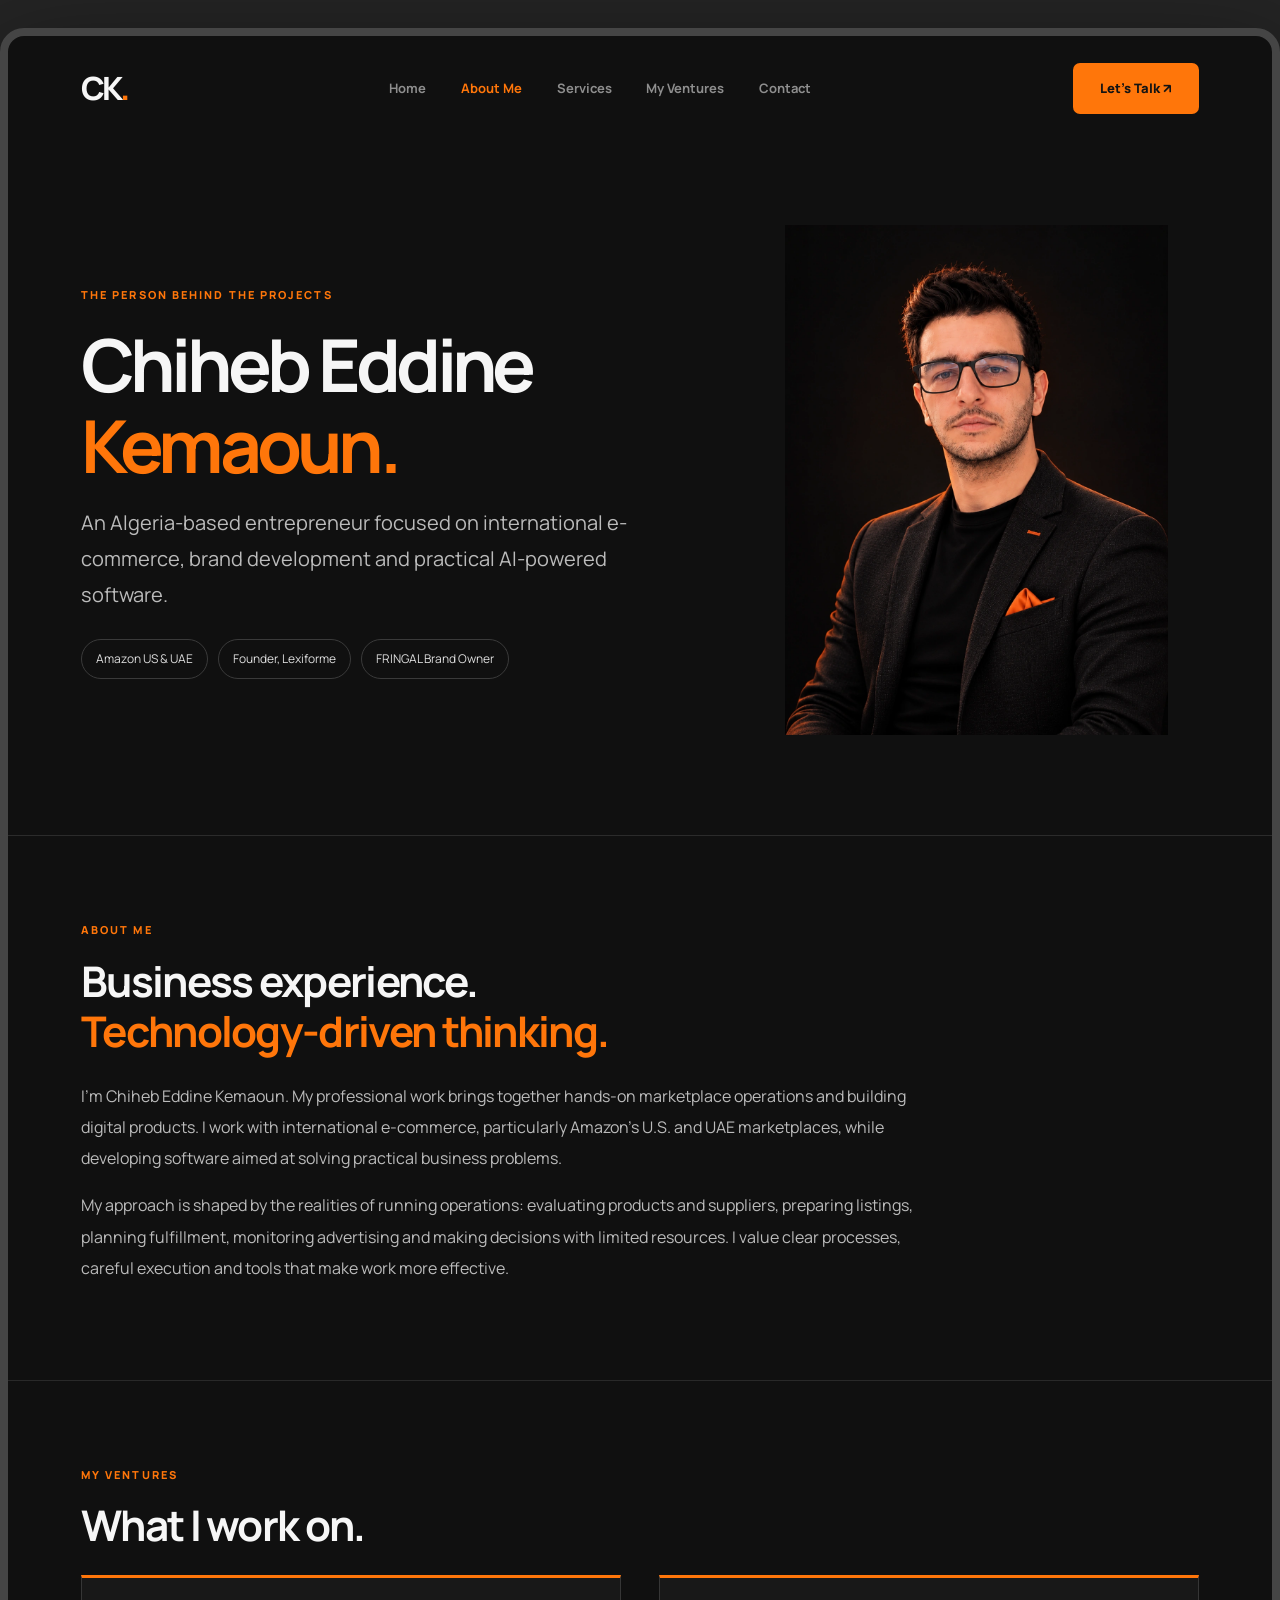
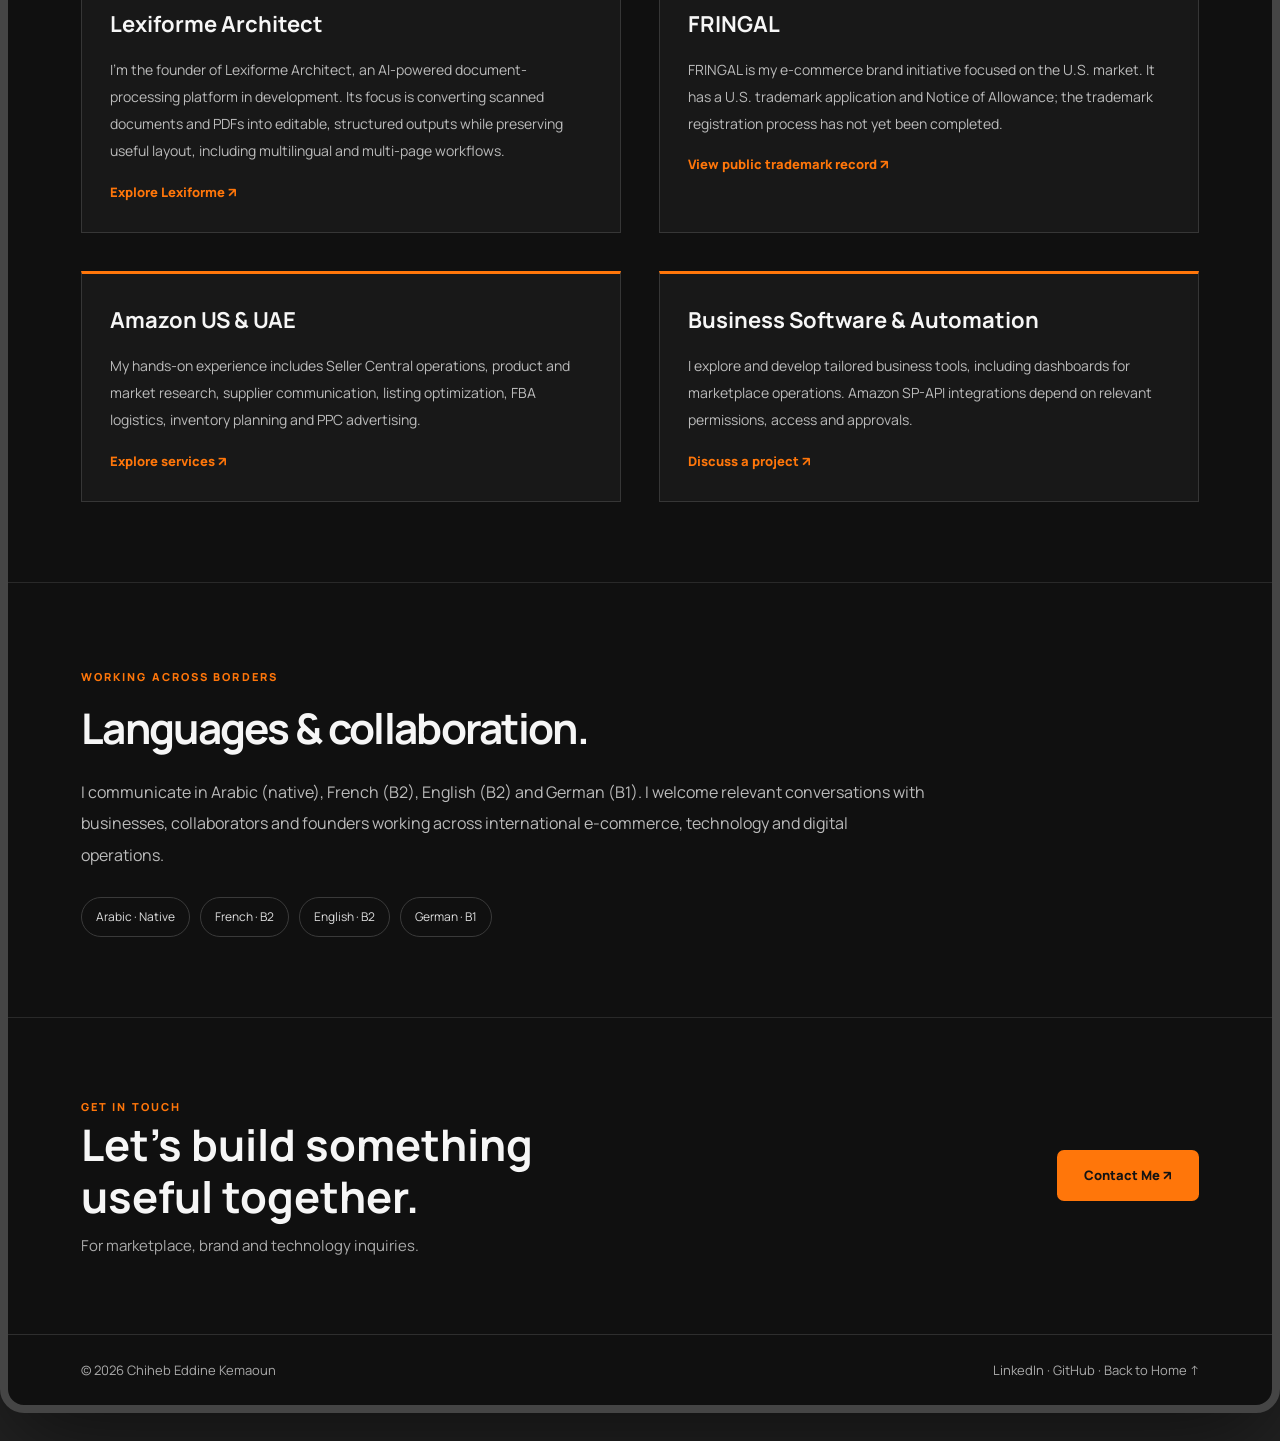
==== about.html @ 8159af5e "Add files via upload" ====
<!doctype html>
<html lang="en">
<head>
<meta charset="utf-8">
<meta name="viewport" content="width=device-width, initial-scale=1">
<meta name="theme-color" content="#101010">
<title>About Chiheb Eddine Kemaoun | Entrepreneur, Lexiforme Founder</title>
<meta name="description" content="Learn about Chiheb Eddine Kemaoun, an Algeria-based entrepreneur working in Amazon US and UAE e-commerce, the FRINGAL brand, and Lexiforme AI document software.">
<meta name="robots" content="index,follow,max-image-preview:large">
<link rel="canonical" href="https://chihebkemaoun.pages.dev/about.html">
<link rel="icon" href="assets/favicon.svg" type="image/svg+xml">
<link rel="stylesheet" href="styles.css">
<meta property="og:type" content="profile">
<meta property="og:site_name" content="Chiheb Eddine Kemaoun">
<meta property="og:url" content="https://chihebkemaoun.pages.dev/about.html">
<meta property="og:title" content="About Chiheb Eddine Kemaoun">
<meta property="og:description" content="Entrepreneur in international e-commerce, brand development and AI software. Founder of Lexiforme Architect and owner of the FRINGAL brand project.">
<meta property="og:image" content="https://chihebkemaoun.pages.dev/assets/social-preview.svg">
<meta name="twitter:card" content="summary_large_image">
<script type="application/ld+json">
{
 "@context":"https://schema.org",
 "@graph":[
  {"@type":"Person","@id":"https://chihebkemaoun.pages.dev/#chiheb-eddine-kemaoun","name":"Chiheb Eddine Kemaoun","alternateName":"Chiheb Kemaoun","url":"https://chihebkemaoun.pages.dev/","image":"https://chihebkemaoun.pages.dev/assets/chiheb-eddine-kemaoun.webp","homeLocation":{"@type":"Country","name":"Algeria"},"knowsAbout":["Amazon Seller Central","Amazon FBA","Amazon PPC advertising","E-commerce","Brand development","AI document processing","Business software"],"sameAs":["https://www.linkedin.com/in/chiheb-eddine-kemaoun-8a84a2198/","https://github.com/chihebkema2","https://x.com/chiheb40873171","https://www.facebook.com/profile.php?id=61558576485745"]},
  {"@type":"AboutPage","@id":"https://chihebkemaoun.pages.dev/about.html#about","url":"https://chihebkemaoun.pages.dev/about.html","name":"About Chiheb Eddine Kemaoun","inLanguage":"en","mainEntity":{"@id":"https://chihebkemaoun.pages.dev/#chiheb-eddine-kemaoun"},"isPartOf":{"@id":"https://chihebkemaoun.pages.dev/#website"}}
 ]
}
</script>
<style>
.about-hero{display:grid;grid-template-columns:1.15fr .85fr;gap:70px;align-items:center;padding:85px clamp(26px,5.7vw,95px) 100px;border-bottom:1px solid #2b2b2b;min-height:560px}.about-hero h1{font-size:clamp(44px,5.7vw,86px);line-height:1.1;letter-spacing:-.065em;margin:18px 0 20px}.about-hero h1 em,.about-section-new h2 em{font-style:normal;color:var(--accent)}.about-lead{color:#bbb;font-size:clamp(16px,1.6vw,20px);line-height:1.8;max-width:700px}.about-hero img{display:block;width:100%;max-width:385px;margin:auto;object-fit:contain;background:#101010}.about-section-new{padding:80px clamp(26px,5.7vw,95px);border-bottom:1px solid #292929}.about-section-new h2{font-size:clamp(28px,3.3vw,47px);line-height:1.2;letter-spacing:-.04em;margin:14px 0 24px}.about-section-new p{max-width:850px;color:#bbb;font-size:16px;line-height:1.95}.about-split{display:grid;grid-template-columns:1fr 1fr;gap:38px}.about-panel{padding:28px;border:1px solid #363636;background:#181818;border-top:3px solid var(--accent)}.about-panel h3{margin:0 0 12px;font-size:22px}.about-panel p{font-size:14px;margin:0 0 14px}.about-panel a{color:var(--accent);font-weight:800;font-size:13px}.about-pills{display:flex;flex-wrap:wrap;gap:10px;margin-top:26px}.about-pills span{padding:9px 14px;border:1px solid #3a3a3a;border-radius:99px;color:#ddd;font-size:12px}.about-contact{display:flex;align-items:center;justify-content:space-between;gap:25px;flex-wrap:wrap;padding:75px clamp(26px,5.7vw,95px)}.about-contact h2{font-size:clamp(28px,3.4vw,48px);line-height:1.2;margin:0}.about-contact p{color:#aaa;margin:10px 0 0}.about-simple-footer{border-top:1px solid #2e2e2e;padding:24px clamp(26px,5.7vw,95px);display:flex;justify-content:space-between;gap:20px;flex-wrap:wrap;color:#aaa;font-size:13px}@media(max-width:850px){.about-hero{grid-template-columns:1fr;gap:35px;padding-top:50px}.about-hero img{max-width:330px}.about-split{grid-template-columns:1fr}.about-section-new{padding-top:55px;padding-bottom:55px}}
</style>
</head>
<body>
<div class="site-shell">
<header class="site-header"><a class="wordmark" href="/" aria-label="Home">CK<span>.</span></a><nav aria-label="Main menu"><a href="/">Home</a><a class="active" href="/about.html">About Me</a><a href="/#services">Services</a><a href="/#portfolio">My Ventures</a><a href="/#contact">Contact</a></nav><a class="btn btn-orange header-cta" href="mailto:chihebkemaoun@outlook.com">Let's Talk ↗</a></header>
<main>
<section class="about-hero"><div><span class="section-kicker">THE PERSON BEHIND THE PROJECTS</span><h1>Chiheb Eddine<br><em>Kemaoun.</em></h1><p class="about-lead">An Algeria-based entrepreneur focused on international e-commerce, brand development and practical AI-powered software.</p><div class="about-pills"><span>Amazon US &amp; UAE</span><span>Founder, Lexiforme</span><span>FRINGAL Brand Owner</span></div></div><img src="assets/chiheb-eddine-kemaoun.webp" alt="Chiheb Eddine Kemaoun, entrepreneur and founder of Lexiforme" width="385" height="510"></section>
<section class="about-section-new"><span class="section-kicker">ABOUT ME</span><h2>Business experience.<br><em>Technology-driven thinking.</em></h2><p>I'm Chiheb Eddine Kemaoun. My professional work brings together hands-on marketplace operations and building digital products. I work with international e-commerce, particularly Amazon's U.S. and UAE marketplaces, while developing software aimed at solving practical business problems.</p><p>My approach is shaped by the realities of running operations: evaluating products and suppliers, preparing listings, planning fulfillment, monitoring advertising and making decisions with limited resources. I value clear processes, careful execution and tools that make work more effective.</p></section>
<section class="about-section-new"><span class="section-kicker">MY VENTURES</span><h2>What I work on.</h2><div class="about-split"><article class="about-panel"><h3>Lexiforme Architect</h3><p>I'm the founder of Lexiforme Architect, an AI-powered document-processing platform in development. Its focus is converting scanned documents and PDFs into editable, structured outputs while preserving useful layout, including multilingual and multi-page workflows.</p><a href="https://lexiforme.com/" rel="noopener noreferrer" target="_blank">Explore Lexiforme ↗</a></article><article class="about-panel"><h3>FRINGAL</h3><p>FRINGAL is my e-commerce brand initiative focused on the U.S. market. It has a U.S. trademark application and Notice of Allowance; the trademark registration process has not yet been completed.</p><a href="https://trademarks.justia.com/996/81/fringal-99681716.html" rel="noopener noreferrer" target="_blank">View public trademark record ↗</a></article><article class="about-panel"><h3>Amazon US &amp; UAE</h3><p>My hands-on experience includes Seller Central operations, product and market research, supplier communication, listing optimization, FBA logistics, inventory planning and PPC advertising.</p><a href="/#services">Explore services ↗</a></article><article class="about-panel"><h3>Business Software &amp; Automation</h3><p>I explore and develop tailored business tools, including dashboards for marketplace operations. Amazon SP-API integrations depend on relevant permissions, access and approvals.</p><a href="mailto:chihebkemaoun@outlook.com?subject=Business%20software%20inquiry">Discuss a project ↗</a></article></div></section>
<section class="about-section-new"><span class="section-kicker">WORKING ACROSS BORDERS</span><h2>Languages &amp; collaboration.</h2><p>I communicate in Arabic (native), French (B2), English (B2) and German (B1). I welcome relevant conversations with businesses, collaborators and founders working across international e-commerce, technology and digital operations.</p><div class="about-pills"><span>Arabic · Native</span><span>French · B2</span><span>English · B2</span><span>German · B1</span></div></section>
<section class="about-contact"><div><span class="section-kicker">GET IN TOUCH</span><h2>Let's build something<br>useful together.</h2><p>For marketplace, brand and technology inquiries.</p></div><a href="mailto:chihebkemaoun@outlook.com?subject=Professional%20inquiry" class="btn btn-orange">Contact Me ↗</a></section>
</main>
<footer class="about-simple-footer"><span>© 2026 Chiheb Eddine Kemaoun</span><span><a href="https://www.linkedin.com/in/chiheb-eddine-kemaoun-8a84a2198/">LinkedIn</a> · <a href="https://github.com/chihebkema2">GitHub</a> · <a href="/">Back to Home ↑</a></span></footer>
</div>
</body>
</html>
---- styles.css ----
@import url('https://fonts.googleapis.com/css2?family=DM+Sans:wght@400;500;600;700&family=Manrope:wght@400;500;600;700;800&display=swap');
:root{--bg:#101010;--bg2:#171717;--line:#303030;--accent:#ff760a;--muted:#a2a2a2;--text:#f6f6f6;--font:'Manrope','DM Sans',Arial,sans-serif}*{box-sizing:border-box}html{scroll-behavior:smooth}body{margin:0;background:#242424;color:var(--text);font-family:var(--font);font-size:15px;line-height:1.7}a{color:inherit;text-decoration:none}button{font:inherit}.site-shell{max-width:1530px;margin:28px auto;background:var(--bg);border:8px solid #454545;border-radius:24px;box-shadow:0 34px 100px #0008;overflow:hidden}.site-header{height:104px;display:flex;align-items:center;justify-content:space-between;padding:0 clamp(26px,5.7vw,95px);gap:28px}.wordmark{font-size:32px;font-weight:800;letter-spacing:-3px}.wordmark span{color:var(--accent)}nav{display:flex;align-items:center;gap:clamp(15px,2.7vw,43px)}nav a{color:#8e8e8e;font-size:13px;font-weight:700;transition:color .2s}nav a:hover,nav a.active{color:var(--accent)}.btn{display:inline-flex;align-items:center;justify-content:center;gap:25px;font-size:13px;font-weight:800;line-height:1;padding:19px 27px;border-radius:7px;transition:transform .2s,background .2s;white-space:nowrap}.btn:hover{transform:translateY(-3px)}.btn-orange{background:var(--accent);color:#131313}.btn-orange:hover{background:#ff8b2e}.btn-outline{border:1px solid #747474;color:#eee}.btn-outline:hover{background:#222}.menu-toggle{display:none}.hero{display:grid;grid-template-columns:53% 47%;min-height:690px;padding:30px clamp(26px,5.7vw,95px) 80px;position:relative}.hero-copy{padding-top:92px;z-index:2}.eyebrow,.section-kicker{color:var(--accent);font-weight:800;font-size:11px;letter-spacing:.19em}.eyebrow{display:flex;align-items:center;gap:12px}.eyebrow-line{height:2px;width:24px;background:var(--accent)}.hello{color:#a6a6a6;font-size:21px;margin:29px 0 0;font-weight:600}.hero h1{font-size:clamp(44px,4.3vw,71px);letter-spacing:-.07em;line-height:1.13;margin:4px 0 12px;font-weight:800}.hero h1 span{color:var(--accent)}.hero h2{font-size:clamp(18px,2vw,29px);line-height:1.45;margin:0;font-weight:700;letter-spacing:-.035em}.hero h2 span{color:var(--accent)}.hero-description{max-width:520px;color:#989898;margin:20px 0 19px;line-height:1.9;font-size:14px}.social-links{display:flex;gap:10px;margin:21px 0 31px}.social-links a{width:34px;height:34px;display:flex;align-items:center;justify-content:center;border:1px solid #4b4b4b;border-radius:50%;color:#a8a8a8;font-size:13px;font-weight:700}.social-links a:hover{border-color:var(--accent);color:var(--accent)}.hero-actions{display:flex;gap:14px;flex-wrap:wrap}.hero-facts{display:flex;margin-top:59px;background:#1c1c1c;max-width:580px;padding:21px 10px;border:1px solid #232323}.hero-facts>div{flex:1;text-align:center;padding:1px 6px}.hero-facts>div+div{border-left:1px solid #424242}.hero-facts strong{display:block;color:var(--accent);font-size:20px;font-weight:800;line-height:1.2}.hero-facts strong span{color:#ccc}.hero-facts small{color:#bdbdbd;font-size:11px}.hero-art{position:relative;min-height:640px;display:flex;align-items:flex-end;justify-content:center}.portrait-halo{position:absolute;left:0;right:0;bottom:35px;aspect-ratio:1;max-height:555px;border-radius:50%;background:radial-gradient(circle at 50% 42%,#272727,#1b1b1b 63%,#171717 75%);margin:auto}.portrait-outline{position:absolute;inset:65px -60px 20px 30px;border:1px solid #252525;border-radius:50%;transform:rotate(-30deg)}.portrait{position:relative;z-index:1;width:100%;max-width:530px;height:610px;object-fit:contain;object-position:bottom;filter:grayscale(1);opacity:.94}.portrait-note{position:absolute;z-index:2;right:-18px;top:105px;background:#202020;border:1px solid #353535;color:#d5d5d5;padding:12px 16px;border-radius:30px;font-size:10px;font-weight:700;letter-spacing:.1em;white-space:nowrap}.note-dot{display:inline-block;height:7px;width:7px;background:var(--accent);border-radius:50%;margin-right:7px}.index-number{position:absolute;right:2px;bottom:7px;z-index:2;color:#626262;font-size:11px;letter-spacing:.18em}.content-section{padding:105px clamp(26px,5.7vw,95px);border-top:1px solid #262626}.section-heading{display:flex;align-items:end;justify-content:space-between;gap:50px;margin-bottom:47px}.section-heading h2,.about-section h2{font-size:clamp(30px,3.45vw,52px);line-height:1.22;letter-spacing:-.06em;margin:13px 0 0}.section-heading h2 em,.about-section h2 em,.contact-section h2 em{color:var(--accent);font-style:normal}.section-heading>p{max-width:350px;color:#999;font-size:14px;margin:0}.service-grid{display:grid;grid-template-columns:repeat(3,1fr);gap:18px}.service-card{background:#1c1c1c;border:1px solid #2c2c2c;padding:32px;min-height:340px;display:flex;flex-direction:column;position:relative;transition:border-color .2s,transform .2s}.service-card:hover{border-color:var(--accent);transform:translateY(-3px)}.card-icon{font-size:37px;color:var(--accent);line-height:1}.card-count{position:absolute;right:28px;top:30px;color:#686868;font-size:12px}.service-card h3{font-size:20px;letter-spacing:-.04em;line-height:1.4;margin:32px 0 8px}.service-card p{color:#999;font-size:13px;margin:0 0 20px}.service-card>a{font-size:12px;font-weight:800;margin-top:auto}.service-card>a span{color:var(--accent)}.about-section{display:grid;grid-template-columns:45% 55%;gap:5%;background:#151515}.about-main{max-width:560px;padding:14px 55px 0 0;color:#a7a7a7;font-size:15px}.about-main strong{color:#f7f7f7}.about-main p{margin:0 0 17px}.language-row{margin-top:32px;border-top:1px solid #373737;padding-top:20px}.language-row span{color:var(--accent);font-size:10px;letter-spacing:.19em;font-weight:800}.language-row p{margin-top:9px}.project-grid{display:grid;grid-template-columns:repeat(2,1fr);gap:25px}.project-card{background:#1c1c1c;border:1px solid #292929;overflow:hidden}.project-card:first-child{grid-column:span 2}.project-art{height:300px;background:#212121;display:flex;align-items:center;justify-content:center;overflow:hidden}.lexiforme .project-art{background:radial-gradient(circle at 50% 110%,#3e2719,#141414 70%);height:360px}.app-mini{width:min(65%,560px);height:260px;border:1px solid #5f493a;border-radius:13px 13px 0 0;background:#191919;box-shadow:0 18px 80px #000b;transform:perspective(900px) rotateX(6deg)}.app-mini-head{display:flex;justify-content:space-between;align-items:center;padding:14px 18px;border-bottom:1px solid #3a302c;color:#bbb;font-size:9px;letter-spacing:.17em}.mini-logo{font-size:20px;color:var(--accent);font-weight:800}.mini-logo span{font-size:11px}.mini-body{display:flex;align-items:center;justify-content:center;gap:38px;padding:25px}.mini-doc{height:118px;width:84px;border:1px solid #777;background:#e9e5df;padding:22px 12px;display:flex;flex-direction:column;gap:8px}.mini-doc i{height:5px;background:#999;display:block}.mini-doc i:nth-child(2){width:70%}.mini-doc i:nth-child(4){width:85%}.mini-doc.out{border-color:var(--accent)}.mini-arrow{font-size:34px;color:var(--accent)}.app-mini-foot{text-align:center;color:#897d76;font-size:9px;letter-spacing:.12em}.fringal .project-art{background:radial-gradient(circle at 50% 50%,#333 0%,#131313 70%)}.fringal-visual{text-align:center;display:flex;flex-direction:column;align-items:center;line-height:1.3}.fringal-symbol{display:block;font-size:80px;font-weight:800;letter-spacing:-.1em;color:#fff}.fringal-symbol span{color:var(--accent)}.fringal-visual strong{font-size:27px;letter-spacing:.25em}.fringal-visual small{margin-top:12px;color:#999;letter-spacing:.17em;font-size:8px}.amazon .project-art{background:linear-gradient(135deg,#24201b,#121212)}.amazon-visual{display:grid;grid-template-columns:1fr 1fr;gap:12px;width:78%}.market-pill{padding:20px;background:#33302c;border:1px solid #55483d;font-size:30px;font-weight:800}.market-pill span{color:var(--accent);float:right;font-size:21px}.amazon-visual>strong{grid-column:span 2;font-size:25px;line-height:1.3;letter-spacing:-.05em;margin-top:12px}.project-info{display:flex;justify-content:space-between;gap:15px;padding:27px 29px 31px}.project-info span:not(.project-arrow){color:var(--accent);font-size:10px;letter-spacing:.13em;font-weight:800}.project-info h3{font-size:22px;margin:7px 0 4px;letter-spacing:-.04em}.project-info p{font-size:13px;color:#9d9d9d;max-width:570px;margin:0}.project-info a{color:#eee;font-size:12px;text-decoration:underline;text-underline-offset:4px}.project-arrow{display:flex;align-items:center;justify-content:center;height:33px;width:33px;border:1px solid #555;border-radius:50%;flex:none;color:var(--accent)}.insights-section{background:#151515}.insight-list{display:grid;grid-template-columns:repeat(3,1fr);gap:20px}.insight-list article{border-top:1px solid #555;padding-top:23px}.insight-list span{color:var(--accent);font-size:10px;letter-spacing:.1em;font-weight:800}.insight-list h3{font-size:19px;line-height:1.4;letter-spacing:-.035em;margin:17px 0 10px}.insight-list p{color:#999;font-size:13px;margin:0}.contact-section{text-align:center;padding:110px 20px 130px;border-top:1px solid #282828;background:radial-gradient(circle at center 55%,#26190f,#111 66%)}.contact-section h2{font-size:clamp(48px,7vw,94px);line-height:1.08;margin:18px 0;letter-spacing:-.07em}.contact-section p{color:#aaa;max-width:490px;margin:0 auto 35px}.contact-notice{display:block;color:#777;margin-top:18px;font-size:11px}.footer{padding:27px clamp(26px,5.7vw,95px);border-top:1px solid #333;display:flex;align-items:center;justify-content:space-between;gap:15px}.footer p,.footer>a{color:#868686;font-size:11px}.footer .wordmark{font-size:24px}@media(max-width:1100px){.site-shell{margin:12px;border-width:5px}.site-header{padding-inline:32px}.header-cta{display:none}.hero{padding-inline:32px;grid-template-columns:54% 46%}.hero-copy{padding-top:60px}.portrait{height:570px}.portrait-note{right:0}.content-section{padding:80px 32px}}@media(max-width:760px){.site-shell{margin:0;border:none;border-radius:0}.site-header{height:78px;padding:0 23px}.menu-toggle{display:flex;flex-direction:column;gap:5px;border:0;background:transparent;padding:10px;cursor:pointer}.menu-toggle span{height:2px;width:23px;background:#ddd}.site-header nav{display:none;position:absolute;top:76px;left:0;right:0;z-index:10;background:#1b1b1b;padding:20px 25px 28px;border-bottom:1px solid #333;flex-direction:column;align-items:flex-start;gap:17px}.site-header nav.open{display:flex}.hero{display:flex;flex-direction:column;padding:14px 23px 65px;min-height:auto}.hero-copy{padding-top:35px}.hero h1{font-size:clamp(42px,9.6vw,70px)}.hero h2{font-size:22px}.hero-description{max-width:500px}.hero-facts{margin-top:32px}.hero-facts strong{font-size:15px}.hero-art{min-height:420px;margin:15px auto 0;width:100%;max-width:470px}.portrait-halo{max-height:385px;bottom:10px}.portrait-outline{inset:45px 2px 5px}.portrait{height:420px}.portrait-note{top:42px;right:0;font-size:8px}.index-number{display:none}.content-section{padding:70px 23px}.section-heading{display:block}.section-heading>p{margin-top:19px}.service-grid,.project-grid,.insight-list{grid-template-columns:1fr}.project-card:first-child{grid-column:span 1}.service-card{min-height:290px}.about-section{grid-template-columns:1fr}.about-main{padding:0}.project-art,.lexiforme .project-art{height:280px}.app-mini{width:85%;height:230px}.footer{padding:25px 23px;flex-wrap:wrap}.footer p{order:3;width:100%}}@media(prefers-reduced-motion:reduce){html{scroll-behavior:auto}*{transition:none!important}}

/* Personal portrait: preserve original color and face, with responsive frame */
.hero-art .portrait {filter:none;opacity:1;object-fit:cover;object-position:center 22%;width:min(100%,510px);height:590px;border-radius:260px 260px 12px 12px;mask-image:linear-gradient(to bottom,#000 0%,#000 85%,transparent 100%);-webkit-mask-image:linear-gradient(to bottom,#000 0%,#000 85%,transparent 100%)}
@media(max-width:1100px){.hero-art .portrait{height:535px}}
@media(max-width:760px){.hero-art .portrait{height:410px;max-width:370px;object-position:center 17%}}

/* Approved portrait: natural black background, no artificial fade or grayscale */
.hero-art {overflow:hidden;isolation:isolate;}
.hero-art .portrait {filter:none !important;opacity:1 !important;object-fit:cover;object-position:center 15%;width:min(100%,510px);height:610px;border-radius:0;mask-image:none;-webkit-mask-image:none;}
.hero-art .portrait-halo {background:radial-gradient(circle at center,#19120f 0%,#111 60%,transparent 83%);opacity:.22;}
.hero-art .portrait-outline {opacity:.12;}
@media(max-width:1100px){.hero-art .portrait{height:570px;}}
@media(max-width:760px){.hero-art .portrait{height:420px;max-width:370px;object-position:center 10%;}}

/* About section enhancements */
.about-side-note{max-width:360px;color:#999;font-size:14px;margin-top:26px;line-height:1.9}
.about-highlights{display:grid;grid-template-columns:repeat(3,minmax(0,1fr));gap:10px;margin-top:29px}
.about-highlights>div{padding:16px 12px;background:#1c1c1c;border:1px solid #35302b;border-top:2px solid var(--accent);min-height:96px}
.about-highlights strong{display:block;color:#fff;font-size:13px;line-height:1.4}
.about-highlights span{color:#aaa;font-size:10px;line-height:1.55;display:block;margin-top:6px}
@media(max-width:760px){.about-highlights{grid-template-columns:1fr}.about-highlights>div{min-height:0}.about-side-note{margin-bottom:30px}}

/* Four focused professional service offerings */
@media(min-width:761px){.service-grid{grid-template-columns:repeat(2,minmax(0,1fr))}.service-card{min-height:305px}}

/* Official profile links */
.contact-platforms{display:flex;flex-wrap:wrap;justify-content:center;gap:12px;margin-top:24px}
.contact-platforms a{color:#dedede;text-decoration:none;border:1px solid rgba(255,255,255,.18);border-radius:100px;padding:9px 14px;font-size:13px;transition:color .2s,border-color .2s}
.contact-platforms a:hover{color:#ff7900;border-color:#ff7900}
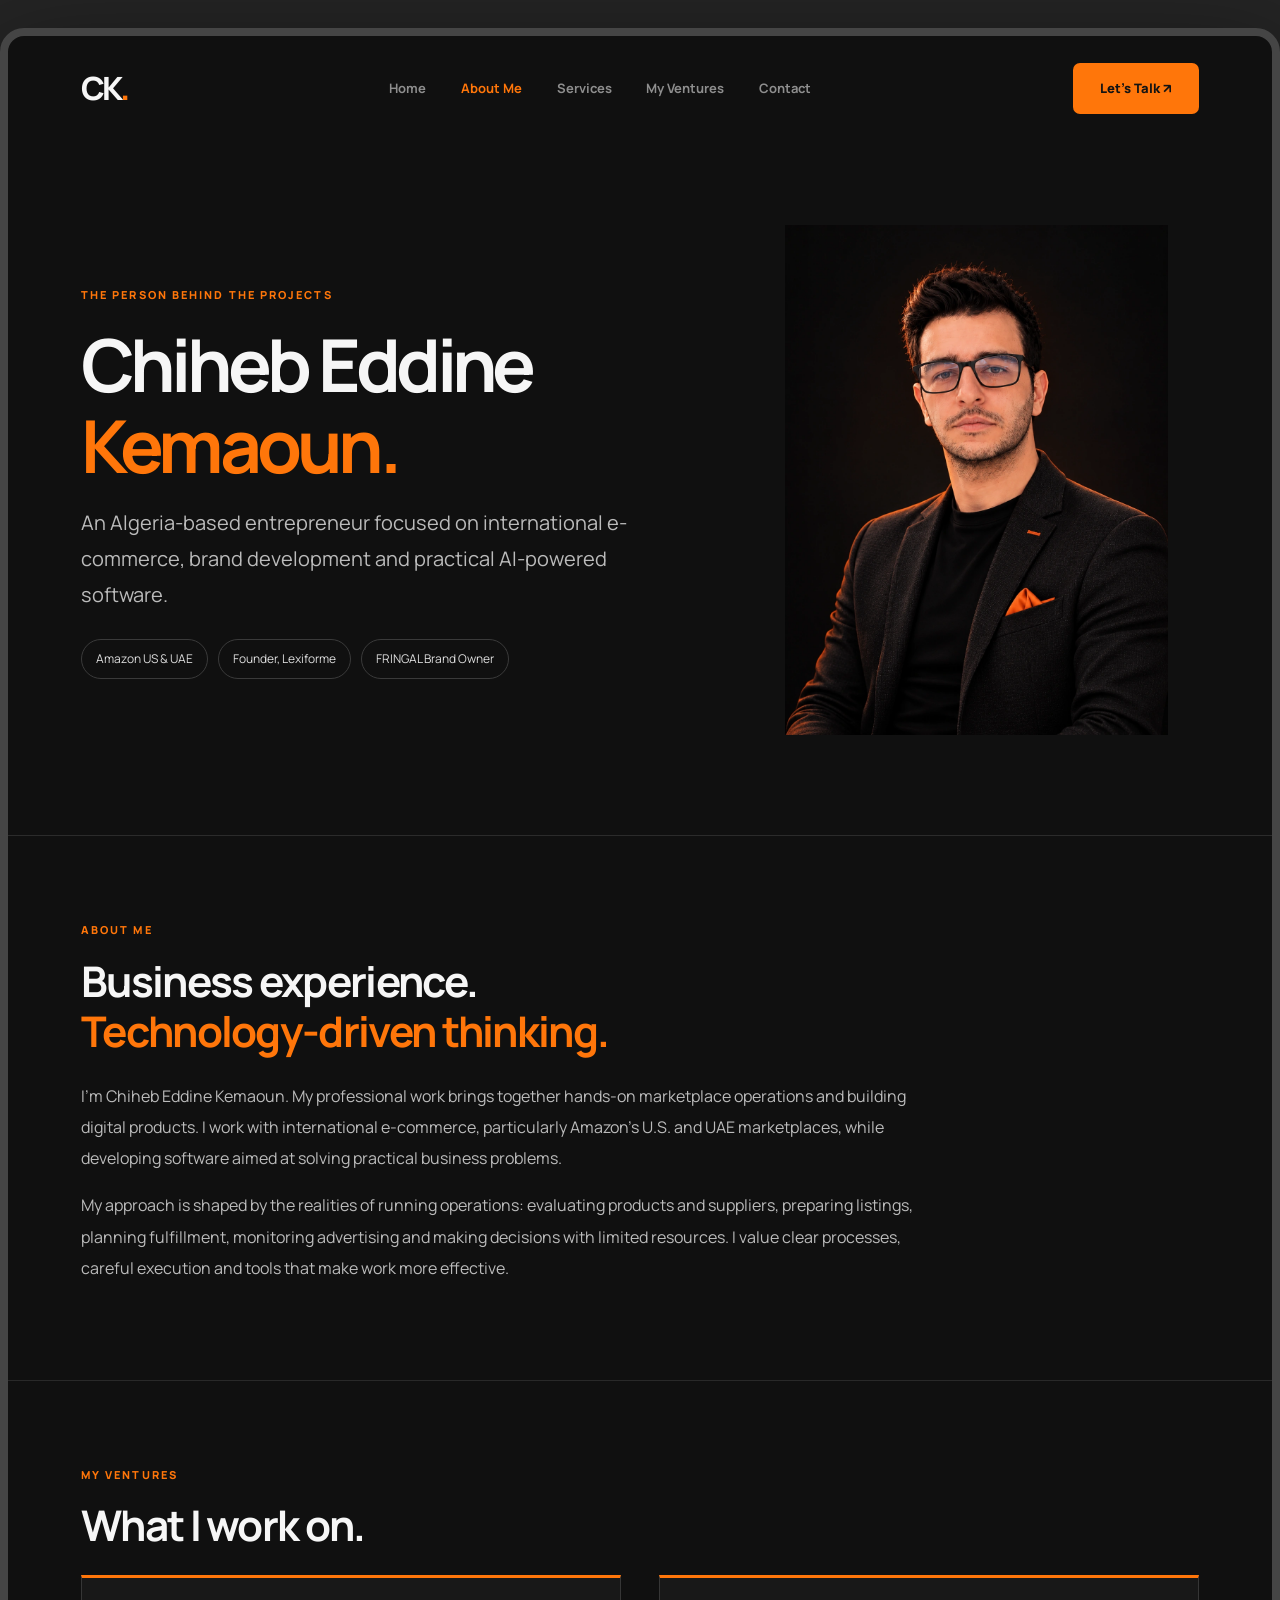
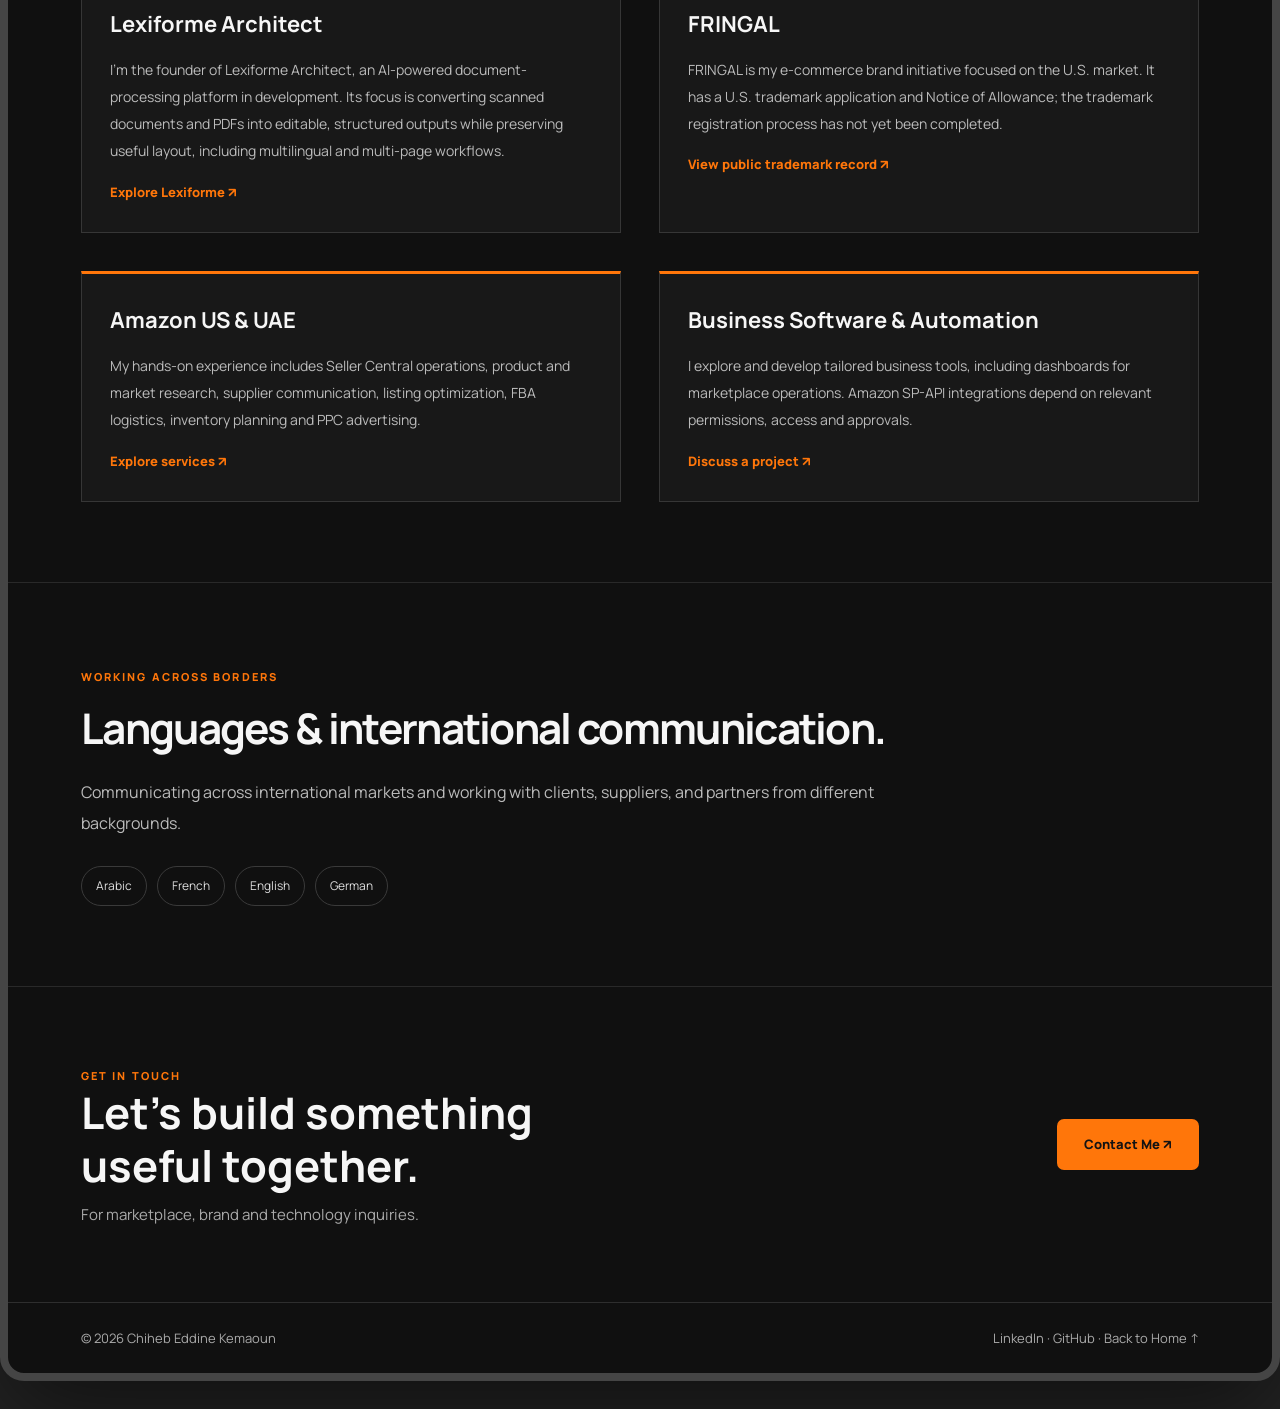
==== commit 8e826b2e: "Add files via upload" ====
--- a/about.html
+++ b/about.html
@@ -32,12 +32,12 @@
 </head>
 <body>
 <div class="site-shell">
-<header class="site-header"><a class="wordmark" href="/" aria-label="Home">CK<span>.</span></a><nav aria-label="Main menu"><a href="/">Home</a><a class="active" href="/about.html">About Me</a><a href="/#services">Services</a><a href="/#portfolio">My Ventures</a><a href="/#contact">Contact</a></nav><a class="btn btn-orange header-cta" href="mailto:chihebkemaoun@outlook.com">Let's Talk ↗</a></header>
+<header class="site-header"><a class="wordmark" href="/" aria-label="Home">CK<span>.</span></a><nav aria-label="Main menu"><a href="/">Home</a><a class="active" href="/about.html">About Me</a><a href="/services.html">Services</a><a href="/ventures.html">My Ventures</a><a href="/#contact">Contact</a></nav><a class="btn btn-orange header-cta" href="mailto:chihebkemaoun@outlook.com">Let's Talk ↗</a></header>
 <main>
 <section class="about-hero"><div><span class="section-kicker">THE PERSON BEHIND THE PROJECTS</span><h1>Chiheb Eddine<br><em>Kemaoun.</em></h1><p class="about-lead">An Algeria-based entrepreneur focused on international e-commerce, brand development and practical AI-powered software.</p><div class="about-pills"><span>Amazon US &amp; UAE</span><span>Founder, Lexiforme</span><span>FRINGAL Brand Owner</span></div></div><img src="assets/chiheb-eddine-kemaoun.webp" alt="Chiheb Eddine Kemaoun, entrepreneur and founder of Lexiforme" width="385" height="510"></section>
 <section class="about-section-new"><span class="section-kicker">ABOUT ME</span><h2>Business experience.<br><em>Technology-driven thinking.</em></h2><p>I'm Chiheb Eddine Kemaoun. My professional work brings together hands-on marketplace operations and building digital products. I work with international e-commerce, particularly Amazon's U.S. and UAE marketplaces, while developing software aimed at solving practical business problems.</p><p>My approach is shaped by the realities of running operations: evaluating products and suppliers, preparing listings, planning fulfillment, monitoring advertising and making decisions with limited resources. I value clear processes, careful execution and tools that make work more effective.</p></section>
-<section class="about-section-new"><span class="section-kicker">MY VENTURES</span><h2>What I work on.</h2><div class="about-split"><article class="about-panel"><h3>Lexiforme Architect</h3><p>I'm the founder of Lexiforme Architect, an AI-powered document-processing platform in development. Its focus is converting scanned documents and PDFs into editable, structured outputs while preserving useful layout, including multilingual and multi-page workflows.</p><a href="https://lexiforme.com/" rel="noopener noreferrer" target="_blank">Explore Lexiforme ↗</a></article><article class="about-panel"><h3>FRINGAL</h3><p>FRINGAL is my e-commerce brand initiative focused on the U.S. market. It has a U.S. trademark application and Notice of Allowance; the trademark registration process has not yet been completed.</p><a href="https://trademarks.justia.com/996/81/fringal-99681716.html" rel="noopener noreferrer" target="_blank">View public trademark record ↗</a></article><article class="about-panel"><h3>Amazon US &amp; UAE</h3><p>My hands-on experience includes Seller Central operations, product and market research, supplier communication, listing optimization, FBA logistics, inventory planning and PPC advertising.</p><a href="/#services">Explore services ↗</a></article><article class="about-panel"><h3>Business Software &amp; Automation</h3><p>I explore and develop tailored business tools, including dashboards for marketplace operations. Amazon SP-API integrations depend on relevant permissions, access and approvals.</p><a href="mailto:chihebkemaoun@outlook.com?subject=Business%20software%20inquiry">Discuss a project ↗</a></article></div></section>
-<section class="about-section-new"><span class="section-kicker">WORKING ACROSS BORDERS</span><h2>Languages &amp; collaboration.</h2><p>I communicate in Arabic (native), French (B2), English (B2) and German (B1). I welcome relevant conversations with businesses, collaborators and founders working across international e-commerce, technology and digital operations.</p><div class="about-pills"><span>Arabic · Native</span><span>French · B2</span><span>English · B2</span><span>German · B1</span></div></section>
+<section class="about-section-new"><span class="section-kicker">MY VENTURES</span><h2>What I work on.</h2><div class="about-split"><article class="about-panel"><h3>Lexiforme Architect</h3><p>I'm the founder of Lexiforme Architect, an AI-powered document-processing platform in development. Its focus is converting scanned documents and PDFs into editable, structured outputs while preserving useful layout, including multilingual and multi-page workflows.</p><a href="https://lexiforme.com/" rel="noopener noreferrer" target="_blank">Explore Lexiforme ↗</a></article><article class="about-panel"><h3>FRINGAL</h3><p>FRINGAL is my e-commerce brand initiative focused on the U.S. market. It has a U.S. trademark application and Notice of Allowance; the trademark registration process has not yet been completed.</p><a href="https://trademarks.justia.com/996/81/fringal-99681716.html" rel="noopener noreferrer" target="_blank">View public trademark record ↗</a></article><article class="about-panel"><h3>Amazon US &amp; UAE</h3><p>My hands-on experience includes Seller Central operations, product and market research, supplier communication, listing optimization, FBA logistics, inventory planning and PPC advertising.</p><a href="/services.html">Explore services ↗</a></article><article class="about-panel"><h3>Business Software &amp; Automation</h3><p>I explore and develop tailored business tools, including dashboards for marketplace operations. Amazon SP-API integrations depend on relevant permissions, access and approvals.</p><a href="mailto:chihebkemaoun@outlook.com?subject=Business%20software%20inquiry">Discuss a project ↗</a></article></div></section>
+<section class="about-section-new"><span class="section-kicker">WORKING ACROSS BORDERS</span><h2>Languages &amp; international communication.</h2><p>Communicating across international markets and working with clients, suppliers, and partners from different backgrounds.</p><div class="about-pills"><span>Arabic</span><span>French</span><span>English</span><span>German</span></div></section>
 <section class="about-contact"><div><span class="section-kicker">GET IN TOUCH</span><h2>Let's build something<br>useful together.</h2><p>For marketplace, brand and technology inquiries.</p></div><a href="mailto:chihebkemaoun@outlook.com?subject=Professional%20inquiry" class="btn btn-orange">Contact Me ↗</a></section>
 </main>
 <footer class="about-simple-footer"><span>© 2026 Chiheb Eddine Kemaoun</span><span><a href="https://www.linkedin.com/in/chiheb-eddine-kemaoun-8a84a2198/">LinkedIn</a> · <a href="https://github.com/chihebkema2">GitHub</a> · <a href="/">Back to Home ↑</a></span></footer>
